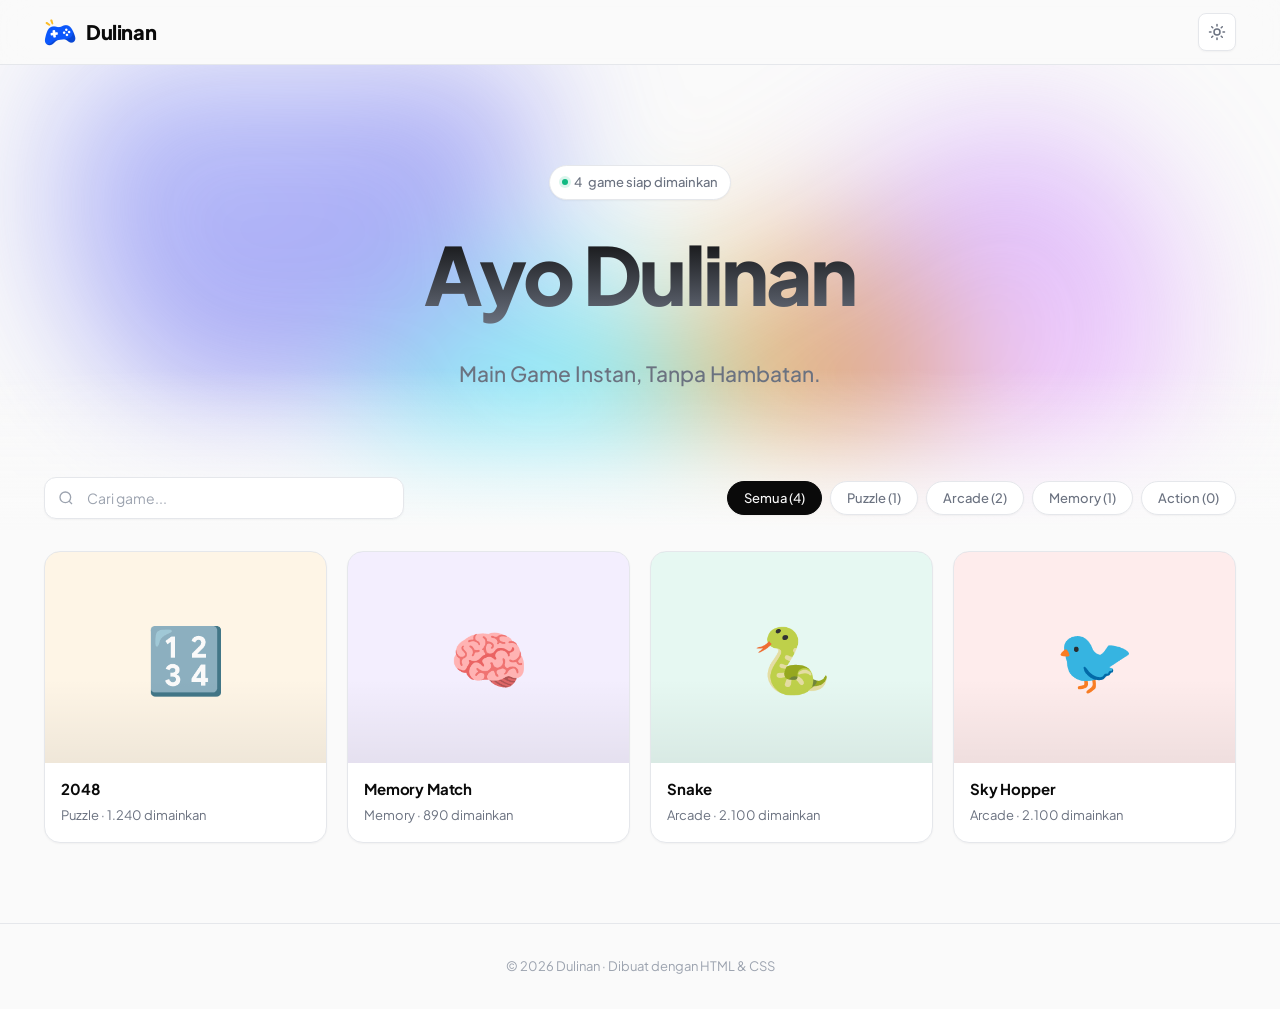
==== index.html @ e7eb6d75 "Update Konsep static web html" ====
<!DOCTYPE html>
<html lang="id">
<head>
    <meta charset="UTF-8">
    <meta name="viewport" content="width=device-width, initial-scale=1.0">
    <title>Dulinan — Kumpulan Game Gratis</title>
    <meta name="description" content="Mainkan game gratis langsung di browser. Tanpa download, tanpa registrasi.">
    <link rel="icon" type="image/png" href="assets/img/favicon.png">
    <link rel="apple-touch-icon" href="assets/img/logo.png">
    <script src="assets/js/theme-init.js"></script>
    <link rel="stylesheet" href="assets/css/style.css">
</head>
<body>

<header class="site-header">
    <div class="container header-inner">
        <a href="index.html" class="logo">
            <img src="assets/img/logo.png" alt="Dulinan" class="logo-img">
            <span>Dulinan</span>
        </a>

        <div class="header-actions">
            <button id="themeToggle" class="theme-btn" title="Ganti tema" aria-label="Ganti tema">
                <svg class="icon-sun" viewBox="0 0 24 24" fill="none" stroke="currentColor"
                     stroke-width="2" stroke-linecap="round" stroke-linejoin="round" width="18" height="18">
                    <circle cx="12" cy="12" r="4"></circle>
                    <path d="M12 2v2M12 20v2M4.93 4.93l1.41 1.41M17.66 17.66l1.41 1.41M2 12h2M20 12h2M6.34 17.66l-1.41 1.41M19.07 4.93l-1.41 1.41"></path>
                </svg>
                <svg class="icon-moon" viewBox="0 0 24 24" fill="none" stroke="currentColor"
                     stroke-width="2" stroke-linecap="round" stroke-linejoin="round" width="18" height="18">
                    <path d="M21 12.79A9 9 0 1 1 11.21 3 7 7 0 0 0 21 12.79z"></path>
                </svg>
            </button>
        </div>
    </div>
</header>

<main>
    <section class="hero">
        <div class="hero-animated-bg" aria-hidden="true">
            <span class="blob blob-1"></span>
            <span class="blob blob-2"></span>
            <span class="blob blob-3"></span>
            <span class="blob blob-4"></span>
        </div>

        <div class="hero-content container">
            <span class="hero-badge">
                <span class="dot"></span>
                <span id="gameCount">0</span> game siap dimainkan
            </span>
            <h1>Ayo Dulinan</h1>
            <p>Main Game Instan, Tanpa Hambatan.</p>
        </div>

        <div class="hero-fade" aria-hidden="true"></div>
    </section>

    <section class="container content-section">
        <div class="toolbar">
            <div class="search-box">
                <svg viewBox="0 0 24 24" fill="none" stroke="currentColor" stroke-width="2">
                    <circle cx="11" cy="11" r="8"/>
                    <path d="m21 21-4.3-4.3"/>
                </svg>
                <input type="text" id="searchInput" placeholder="Cari game..." autocomplete="off">
            </div>
            <div class="filter-chips" id="filterChips">
                <!-- diisi oleh JS -->
            </div>
        </div>

        <div class="game-grid" id="gameGrid">
            <!-- diisi oleh JS -->
        </div>

        <div class="empty-state" id="emptyState" style="display:none;">
            <h3>Tidak ditemukan</h3>
            <p>Coba kata kunci atau kategori lain.</p>
        </div>
    </section>
</main>

<footer class="site-footer">
    <div class="container">
        © <span id="year"></span> Dulinan · Dibuat dengan HTML &amp; CSS
    </div>
</footer>

<script>document.getElementById('year').textContent = new Date().getFullYear();</script>
<script src="assets/js/home.js"></script>
<script src="assets/js/app.js"></script>
</body>
</html>
---- assets/css/style.css ----
@import url('https://fonts.googleapis.com/css2?family=Plus+Jakarta+Sans:wght@400;500;600;700;800&display=swap');

*, *::before, *::after {
    box-sizing: border-box;
    margin: 0;
    padding: 0;
}

/* ============ Light Theme (default) ============ */
:root {
    --bg: #fafafa;
    --bg-elevated: #ffffff;
    --text: #0a0a0a;
    --text-secondary: #6b7280;
    --text-tertiary: #9ca3af;
    --border: #e5e7eb;
    --accent: #6366f1;
    --accent-hover: #4f46e5;
    --shadow-sm: 0 1px 2px rgba(0, 0, 0, 0.04);
    --shadow-md: 0 4px 12px rgba(0, 0, 0, 0.06);
    --shadow-lg: 0 12px 32px rgba(0, 0, 0, 0.08);
    --shadow-xl: 0 20px 48px rgba(0, 0, 0, 0.1);
    --radius-sm: 8px;
    --radius-md: 12px;
    --radius-lg: 16px;
    --radius-xl: 20px;
    --transition: 0.22s cubic-bezier(0.4, 0, 0.2, 1);
}

/* ============ Dark Theme ============ */
[data-theme="dark"] {
    --bg: #0a0a0a;
    --bg-elevated: #161616;
    --text: #f5f5f5;
    --text-secondary: #a3a3a3;
    --text-tertiary: #6b7280;
    --border: #262626;
    --accent: #818cf8;
    --accent-hover: #6366f1;
    --shadow-sm: 0 1px 2px rgba(0, 0, 0, 0.4);
    --shadow-md: 0 4px 12px rgba(0, 0, 0, 0.5);
    --shadow-lg: 0 12px 32px rgba(0, 0, 0, 0.6);
    --shadow-xl: 0 20px 48px rgba(0, 0, 0, 0.7);
}

html { scroll-behavior: smooth; }

body {
    font-family: 'Plus Jakarta Sans', -apple-system, BlinkMacSystemFont, sans-serif;
    background: var(--bg);
    color: var(--text);
    line-height: 1.6;
    -webkit-font-smoothing: antialiased;
    -moz-osx-font-smoothing: grayscale;
    overflow-x: hidden;
}

/* Smooth theme transitions */
body, .site-header, .game-card, .chip, .theme-btn,
.search-box input, .site-footer, .play-header, .back-btn,
.game-thumb, .empty-state {
    transition: background-color 0.3s ease, color 0.3s ease,
                border-color 0.3s ease, box-shadow 0.3s ease;
}

a { color: inherit; text-decoration: none; }
img { max-width: 100%; display: block; }
button { font-family: inherit; cursor: pointer; border: none; background: none; }
input { font-family: inherit; }

.container {
    max-width: 1240px;
    margin: 0 auto;
    padding: 0 24px;
}

/* ============ Header ============ */
.site-header {
    position: sticky;
    top: 0;
    z-index: 100;
    background: rgba(250, 250, 250, 0.85);
    backdrop-filter: saturate(180%) blur(16px);
    -webkit-backdrop-filter: saturate(180%) blur(16px);
    border-bottom: 1px solid var(--border);
}

[data-theme="dark"] .site-header {
    background: rgba(10, 10, 10, 0.85);
}

.header-inner {
    display: flex;
    align-items: center;
    justify-content: space-between;
    height: 64px;
}

.logo {
    display: flex;
    align-items: center;
    gap: 10px;
    font-weight: 800;
    font-size: 20px;
    letter-spacing: -0.02em;
}

.logo-img {
    width: 32px;
    height: 32px;
    border-radius: var(--radius-sm);
    object-fit: contain;
    display: block;
}

.header-actions {
    display: flex;
    align-items: center;
    gap: 8px;
}

/* ============ Theme Toggle Button ============ */
.theme-btn {
    width: 38px;
    height: 38px;
    border-radius: var(--radius-sm);
    display: grid;
    place-items: center;
    color: var(--text-secondary);
    background: var(--bg-elevated);
    border: 1px solid var(--border);
    transition: all var(--transition);
    box-shadow: var(--shadow-sm);
    position: relative;
    overflow: hidden;
}

.theme-btn:hover {
    color: var(--text);
    border-color: #d1d5db;
    transform: translateY(-1px);
}

[data-theme="dark"] .theme-btn:hover {
    border-color: #404040;
}

.theme-btn svg {
    position: absolute;
    transition: transform 0.4s cubic-bezier(0.4, 0, 0.2, 1),
                opacity 0.3s ease;
}

.theme-btn .icon-sun {
    opacity: 1;
    transform: rotate(0deg) scale(1);
}

.theme-btn .icon-moon {
    opacity: 0;
    transform: rotate(-90deg) scale(0.5);
}

[data-theme="dark"] .theme-btn .icon-sun {
    opacity: 0;
    transform: rotate(90deg) scale(0.5);
}

[data-theme="dark"] .theme-btn .icon-moon {
    opacity: 1;
    transform: rotate(0deg) scale(1);
}

/* ============ Hero ============ */
.hero {
    position: relative;
    width: 100%;
    padding: 100px 0 140px;
    text-align: center;
    overflow: hidden;
    isolation: isolate;
}

.hero-content {
    position: relative;
    z-index: 2;
    max-width: 720px;
    margin: 0 auto;
    padding: 0 24px;
}

/* Animated background */
.hero-animated-bg {
    position: absolute;
    inset: 0;
    z-index: 0;
    pointer-events: none;
    filter: blur(70px);
    opacity: 0.55;
    overflow: hidden;
}

[data-theme="dark"] .hero-animated-bg {
    opacity: 0.35;
    filter: blur(90px);
}

.blob {
    position: absolute;
    border-radius: 50%;
    will-change: transform;
    mix-blend-mode: screen;
}

[data-theme="light"] .blob,
:root:not([data-theme="dark"]) .blob {
    mix-blend-mode: multiply;
}

.blob-1 {
    width: 500px;
    height: 500px;
    background: radial-gradient(circle at 30% 30%, #818cf8, #6366f1 60%, transparent 70%);
    top: -120px;
    left: 5%;
    animation: blobFloat1 18s ease-in-out infinite;
}

.blob-2 {
    width: 440px;
    height: 440px;
    background: radial-gradient(circle at 70% 70%, #f0abfc, #c084fc 60%, transparent 70%);
    top: 40px;
    right: 8%;
    animation: blobFloat2 22s ease-in-out infinite;
}

.blob-3 {
    width: 360px;
    height: 360px;
    background: radial-gradient(circle at 50% 50%, #67e8f9, #22d3ee 60%, transparent 70%);
    bottom: -80px;
    left: 28%;
    animation: blobFloat3 20s ease-in-out infinite;
}

.blob-4 {
    width: 300px;
    height: 300px;
    background: radial-gradient(circle at 50% 50%, #fcd34d, #f59e0b 60%, transparent 70%);
    top: 35%;
    right: 25%;
    animation: blobFloat4 24s ease-in-out infinite;
}

@keyframes blobFloat1 {
    0%, 100% { transform: translate(0, 0) scale(1); }
    33% { transform: translate(70px, 50px) scale(1.1); }
    66% { transform: translate(-50px, 25px) scale(0.95); }
}

@keyframes blobFloat2 {
    0%, 100% { transform: translate(0, 0) scale(1); }
    33% { transform: translate(-60px, 60px) scale(1.08); }
    66% { transform: translate(35px, -40px) scale(0.92); }
}

@keyframes blobFloat3 {
    0%, 100% { transform: translate(0, 0) scale(1); }
    33% { transform: translate(50px, -60px) scale(1.12); }
    66% { transform: translate(-40px, 35px) scale(0.9); }
}

@keyframes blobFloat4 {
    0%, 100% { transform: translate(0, 0) scale(1); }
    33% { transform: translate(-70px, -40px) scale(1.06); }
    66% { transform: translate(60px, 50px) scale(0.94); }
}

/* Gradasi smooth ke konten di bawah */
.hero-fade {
    position: absolute;
    left: 0;
    right: 0;
    bottom: 0;
    height: 160px;
    z-index: 1;
    pointer-events: none;
    background: linear-gradient(
        to bottom,
        transparent 0%,
        rgba(250, 250, 250, 0.4) 40%,
        rgba(250, 250, 250, 0.75) 70%,
        var(--bg) 100%
    );
}

[data-theme="dark"] .hero-fade {
    background: linear-gradient(
        to bottom,
        transparent 0%,
        rgba(10, 10, 10, 0.4) 40%,
        rgba(10, 10, 10, 0.75) 70%,
        var(--bg) 100%
    );
}

/* Hero typography */
.hero-badge {
    display: inline-flex;
    align-items: center;
    gap: 6px;
    padding: 6px 12px;
    background: var(--bg-elevated);
    border: 1px solid var(--border);
    border-radius: 999px;
    font-size: 13px;
    font-weight: 500;
    color: var(--text-secondary);
    margin-bottom: 28px;
    box-shadow: var(--shadow-sm);
    backdrop-filter: blur(8px);
    -webkit-backdrop-filter: blur(8px);
    animation: heroFadeUp 0.7s 0.05s cubic-bezier(0.4, 0, 0.2, 1) both;
}

.hero-badge .dot {
    width: 6px;
    height: 6px;
    border-radius: 50%;
    background: #10b981;
    box-shadow: 0 0 0 3px rgba(16, 185, 129, 0.15);
    animation: pulseDot 2s ease-in-out infinite;
}

@keyframes pulseDot {
    0%, 100% { box-shadow: 0 0 0 3px rgba(16, 185, 129, 0.15); }
    50% { box-shadow: 0 0 0 6px rgba(16, 185, 129, 0.05); }
}

.hero h1 {
    font-size: clamp(44px, 7.5vw, 80px);
    font-weight: 800;
    letter-spacing: -0.035em;
    line-height: 1.15;
    margin: 0 0 32px;
    padding-bottom: 6px;
    background: linear-gradient(180deg, var(--text), var(--text-secondary));
    -webkit-background-clip: text;
    -webkit-text-fill-color: transparent;
    background-clip: text;
    animation: heroFadeUp 0.7s cubic-bezier(0.4, 0, 0.2, 1) both;
}

.hero p {
    font-size: clamp(17px, 2.2vw, 21px);
    color: var(--text-secondary);
    max-width: 560px;
    margin: 0 auto;
    font-weight: 500;
    line-height: 1.5;
    animation: heroFadeUp 0.7s 0.1s cubic-bezier(0.4, 0, 0.2, 1) both;
}

@keyframes heroFadeUp {
    from { opacity: 0; transform: translateY(16px); }
    to { opacity: 1; transform: translateY(0); }
}

/* Section konten di bawah hero */
.content-section {
    position: relative;
    z-index: 2;
    margin-top: -60px;
    padding-top: 0;
}

/* ============ Toolbar ============ */
.toolbar {
    display: flex;
    flex-wrap: wrap;
    gap: 12px;
    align-items: center;
    justify-content: space-between;
    margin-bottom: 32px;
    padding-top: 8px;
}

.search-box {
    position: relative;
    flex: 1;
    max-width: 360px;
    min-width: 220px;
}

.search-box input {
    width: 100%;
    padding: 11px 16px 11px 42px;
    border: 1px solid var(--border);
    border-radius: var(--radius-md);
    background: var(--bg-elevated);
    font-size: 14px;
    color: var(--text);
    outline: none;
    transition: all var(--transition);
    box-shadow: var(--shadow-sm);
}

.search-box input::placeholder { color: var(--text-tertiary); }

.search-box input:focus {
    border-color: var(--accent);
    box-shadow: 0 0 0 3px rgba(99, 102, 241, 0.12);
}

.search-box svg {
    position: absolute;
    left: 14px;
    top: 50%;
    transform: translateY(-50%);
    width: 16px;
    height: 16px;
    color: var(--text-tertiary);
    pointer-events: none;
}

.filter-chips {
    display: flex;
    flex-wrap: wrap;
    gap: 8px;
}

.chip {
    padding: 8px 16px;
    border-radius: 999px;
    font-size: 13px;
    font-weight: 500;
    color: var(--text-secondary);
    background: var(--bg-elevated);
    border: 1px solid var(--border);
    transition: all var(--transition);
    box-shadow: var(--shadow-sm);
}

.chip:hover {
    color: var(--text);
    border-color: #d1d5db;
    transform: translateY(-1px);
}

[data-theme="dark"] .chip:hover { border-color: #404040; }

.chip.active {
    background: var(--text);
    color: var(--bg);
    border-color: var(--text);
}

/* ============ Game Grid ============ */
.game-grid {
    display: grid;
    grid-template-columns: repeat(auto-fill, minmax(240px, 1fr));
    gap: 20px;
    padding-bottom: 80px;
}

.game-card {
    position: relative;
    background: var(--bg-elevated);
    border: 1px solid var(--border);
    border-radius: var(--radius-lg);
    overflow: hidden;
    transition: all var(--transition);
    box-shadow: var(--shadow-sm);
    cursor: pointer;
    opacity: 0;
    transform: translateY(12px);
    animation: fadeInUp 0.4s ease forwards;
}

.game-card:hover {
    transform: translateY(-4px);
    box-shadow: var(--shadow-lg);
    border-color: #d1d5db;
}

[data-theme="dark"] .game-card:hover { border-color: #404040; }

.game-thumb {
    aspect-ratio: 4 / 3;
    display: grid;
    place-items: center;
    font-size: 64px;
    position: relative;
    overflow: hidden;
}

.game-thumb::after {
    content: '';
    position: absolute;
    inset: 0;
    background: linear-gradient(180deg, transparent 60%, rgba(0, 0, 0, 0.06));
}

.game-thumb .icon {
    transition: transform var(--transition);
}

.game-card:hover .game-thumb .icon {
    transform: scale(1.12) rotate(-4deg);
}

.game-info {
    padding: 14px 16px 16px;
}

.game-name {
    font-size: 15px;
    font-weight: 700;
    letter-spacing: -0.01em;
    margin-bottom: 4px;
}

.game-meta {
    font-size: 13px;
    color: var(--text-secondary);
    display: flex;
    align-items: center;
    gap: 6px;
}

.play-badge {
    position: absolute;
    top: 12px;
    right: 12px;
    padding: 5px 10px;
    background: rgba(0, 0, 0, 0.55);
    backdrop-filter: blur(8px);
    color: white;
    font-size: 11px;
    font-weight: 600;
    border-radius: 999px;
    opacity: 0;
    transform: translateY(-4px);
    transition: all var(--transition);
    z-index: 2;
}

.game-card:hover .play-badge {
    opacity: 1;
    transform: translateY(0);
}

/* Empty state */
.empty-state {
    grid-column: 1 / -1;
    text-align: center;
    padding: 80px 20px;
    color: var(--text-secondary);
}

.empty-state h3 {
    font-size: 18px;
    font-weight: 600;
    color: var(--text);
    margin-bottom: 8px;
}

.empty-state code {
    background: var(--bg-elevated);
    padding: 2px 6px;
    border-radius: 4px;
    font-size: 13px;
}

/* ============ Footer ============ */
.site-footer {
    border-top: 1px solid var(--border);
    padding: 32px 0;
    text-align: center;
    color: var(--text-tertiary);
    font-size: 13px;
}

@keyframes fadeInUp {
    to { opacity: 1; transform: translateY(0); }
}

/* ============ Game Play Page ============ */
.play-page {
    min-height: 100vh;
    display: flex;
    flex-direction: column;
}

.play-header {
    display: flex;
    align-items: center;
    gap: 16px;
    padding: 16px 24px;
    border-bottom: 1px solid var(--border);
    background: var(--bg-elevated);
}

.back-btn {
    display: inline-flex;
    align-items: center;
    gap: 6px;
    padding: 8px 14px;
    border-radius: var(--radius-sm);
    font-size: 14px;
    font-weight: 500;
    color: var(--text-secondary);
    background: var(--bg);
    border: 1px solid var(--border);
    transition: all var(--transition);
}

.back-btn:hover {
    color: var(--text);
    border-color: #d1d5db;
}

[data-theme="dark"] .back-btn:hover { border-color: #404040; }

.play-title {
    font-size: 18px;
    font-weight: 700;
    letter-spacing: -0.01em;
}

.game-stage {
    flex: 1;
    display: grid;
    place-items: center;
    padding: 32px 24px;
}

/* ============ Game-specific dark adjustments ============ */
[data-theme="dark"] .g2048-board {
    box-shadow: var(--shadow-lg), 0 0 0 1px rgba(255, 255, 255, 0.05);
}

[data-theme="dark"] .tile:not([data-v]) {
    background: rgba(255, 255, 255, 0.08);
}

[data-theme="dark"] .card-front {
    background: #1e1e1e;
    border-color: var(--border);
}

[data-theme="dark"] .card.matched .card-front {
    background: #0f2a1a;
    border-color: #1a4028;
}

/* ============ Responsive ============ */
@media (max-width: 640px) {
    .hero { padding: 64px 0 110px; }
    .hero-content { padding: 0 20px; }
    .hero h1 { margin-bottom: 24px; }
    .blob-1 { width: 320px; height: 320px; }
    .blob-2 { width: 280px; height: 280px; }
    .blob-3 { width: 240px; height: 240px; }
    .blob-4 { width: 200px; height: 200px; }
    .hero-animated-bg { filter: blur(50px); }
    .hero-fade { height: 120px; }
    .content-section { margin-top: -40px; }

    .game-grid { grid-template-columns: repeat(auto-fill, minmax(160px, 1fr)); gap: 14px; }
    .game-thumb { font-size: 44px; }
    .game-name { font-size: 14px; }
    .toolbar { flex-direction: column; align-items: stretch; }
    .search-box { max-width: 100%; }
}

/* ============ Accessibility ============ */
@media (prefers-reduced-motion: reduce) {
    .blob { animation: none !important; }
    .hero h1, .hero p, .hero-badge { animation: none; }
    .hero-badge .dot { animation: none; }
    * { transition-duration: 0.01ms !important; }
}
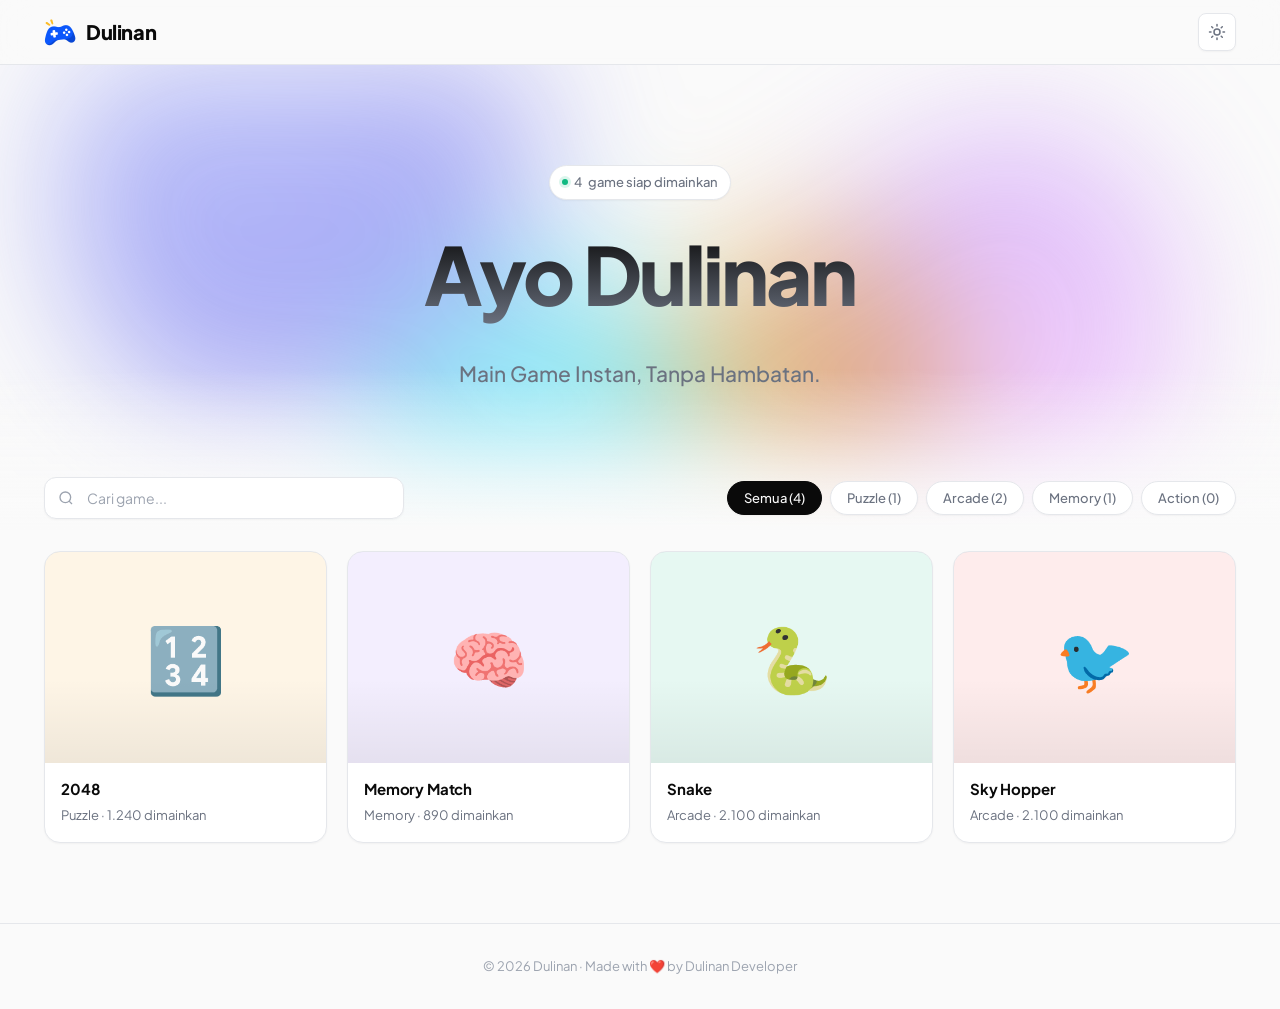
==== commit a9e73531: "Perbaikan game snake" ====
--- a/index.html
+++ b/index.html
@@ -83,7 +83,7 @@
 
 <footer class="site-footer">
     <div class="container">
-        © <span id="year"></span> Dulinan · Dibuat dengan HTML &amp; CSS
+        © <span id="year"></span> Dulinan · Made with ❤️ by <a href=" https://github.com/itsdimassaputra" target="_blank" rel="noopener">Dulinan Developer</a>
     </div>
 </footer>
 
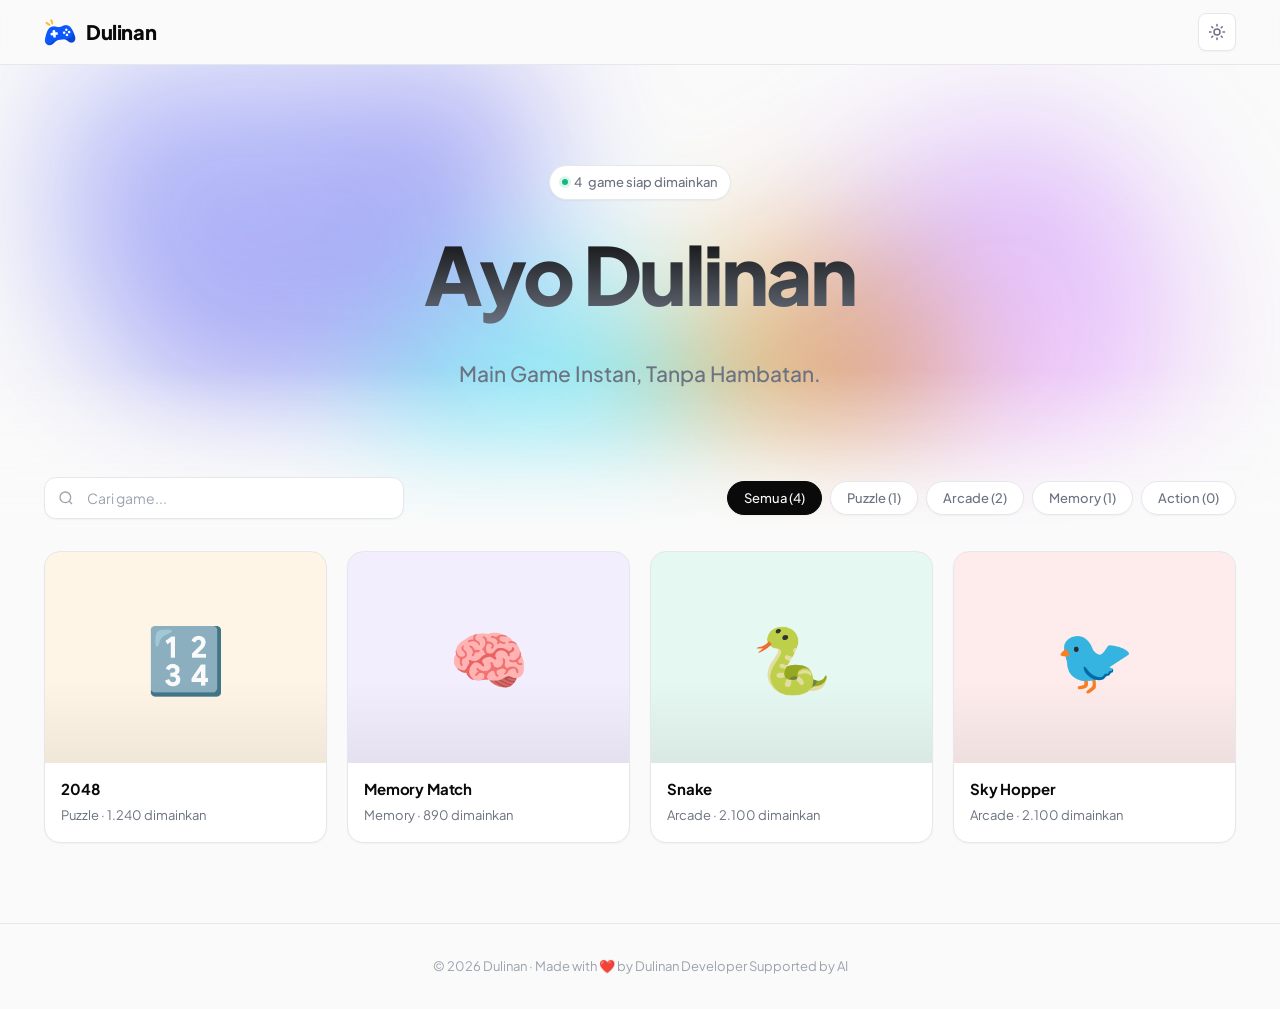
==== commit 8c6e1fde: "Perbaikan footer" ====
--- a/index.html
+++ b/index.html
@@ -83,7 +83,7 @@
 
 <footer class="site-footer">
     <div class="container">
-        © <span id="year"></span> Dulinan · Made with ❤️ by <a href=" https://github.com/itsdimassaputra" target="_blank" rel="noopener">Dulinan Developer</a>
+        © <span id="year"></span> Dulinan · Made with ❤️ by <a href=" https://github.com/itsdimassaputra" target="_blank" rel="noopener">Dulinan Developer</a> Supported by AI
     </div>
 </footer>
 
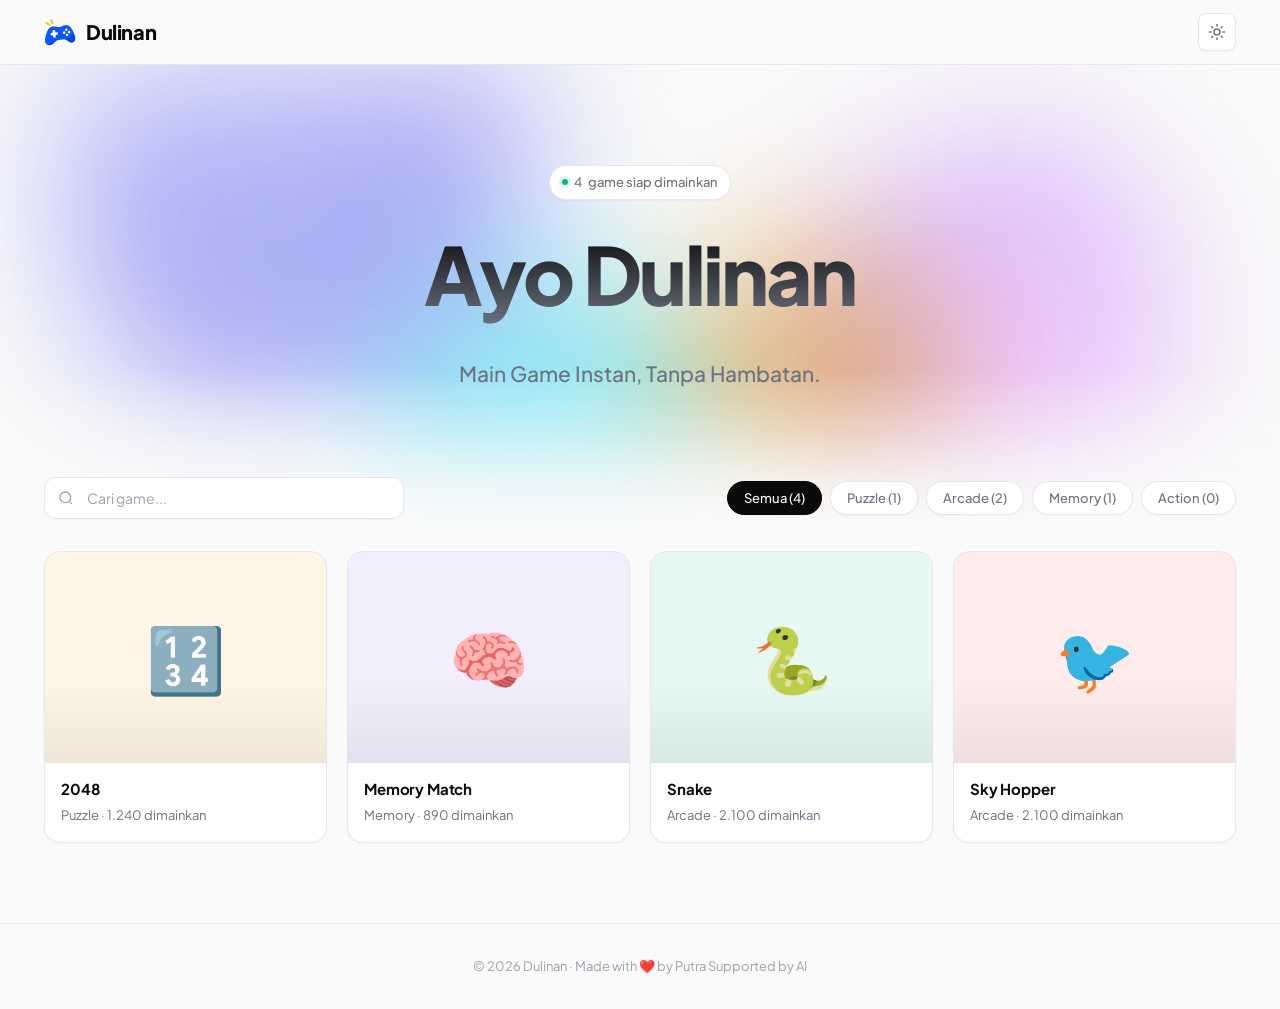
==== commit 38df0ee6: "Perbaikan footer" ====
--- a/index.html
+++ b/index.html
@@ -83,7 +83,7 @@
 
 <footer class="site-footer">
     <div class="container">
-        © <span id="year"></span> Dulinan · Made with ❤️ by <a href=" https://github.com/itsdimassaputra" target="_blank" rel="noopener">Dulinan Developer</a> Supported by AI
+        © <span id="year"></span> Dulinan · Made with ❤️ by <a href=" https://github.com/itsdimassaputra" target="_blank" rel="noopener">Putra</a> Supported by AI
     </div>
 </footer>
 
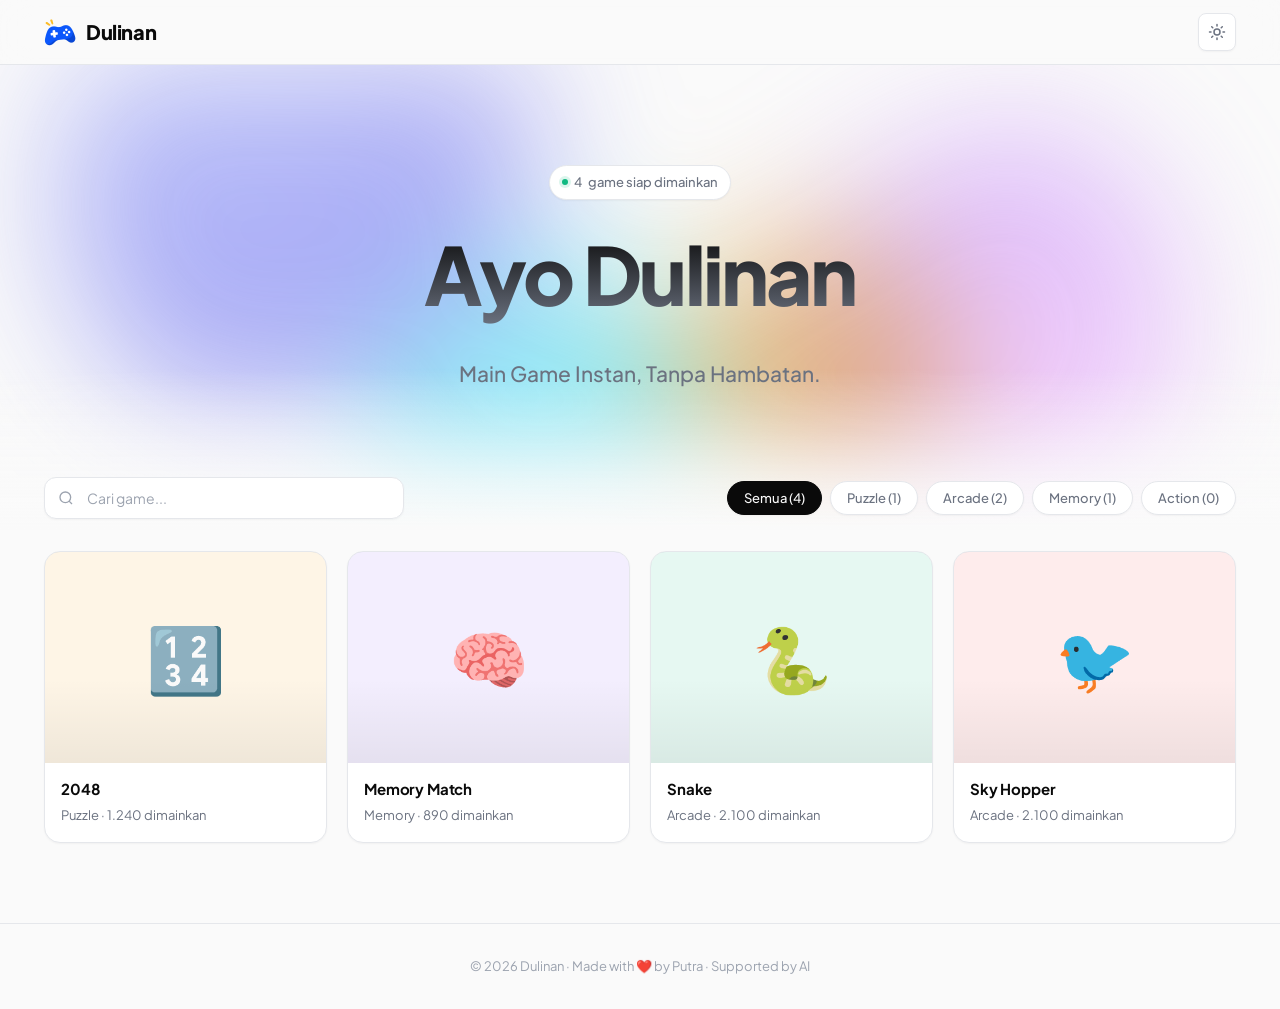
==== commit 4672a8e0: "Perbaikan footer" ====
--- a/index.html
+++ b/index.html
@@ -83,7 +83,7 @@
 
 <footer class="site-footer">
     <div class="container">
-        © <span id="year"></span> Dulinan · Made with ❤️ by <a href=" https://github.com/itsdimassaputra" target="_blank" rel="noopener">Putra</a> Supported by AI
+        © <span id="year"></span> Dulinan · Made with ❤️ by <a href=" https://github.com/itsdimassaputra" target="_blank" rel="noopener">Putra</a> · Supported by AI
     </div>
 </footer>
 
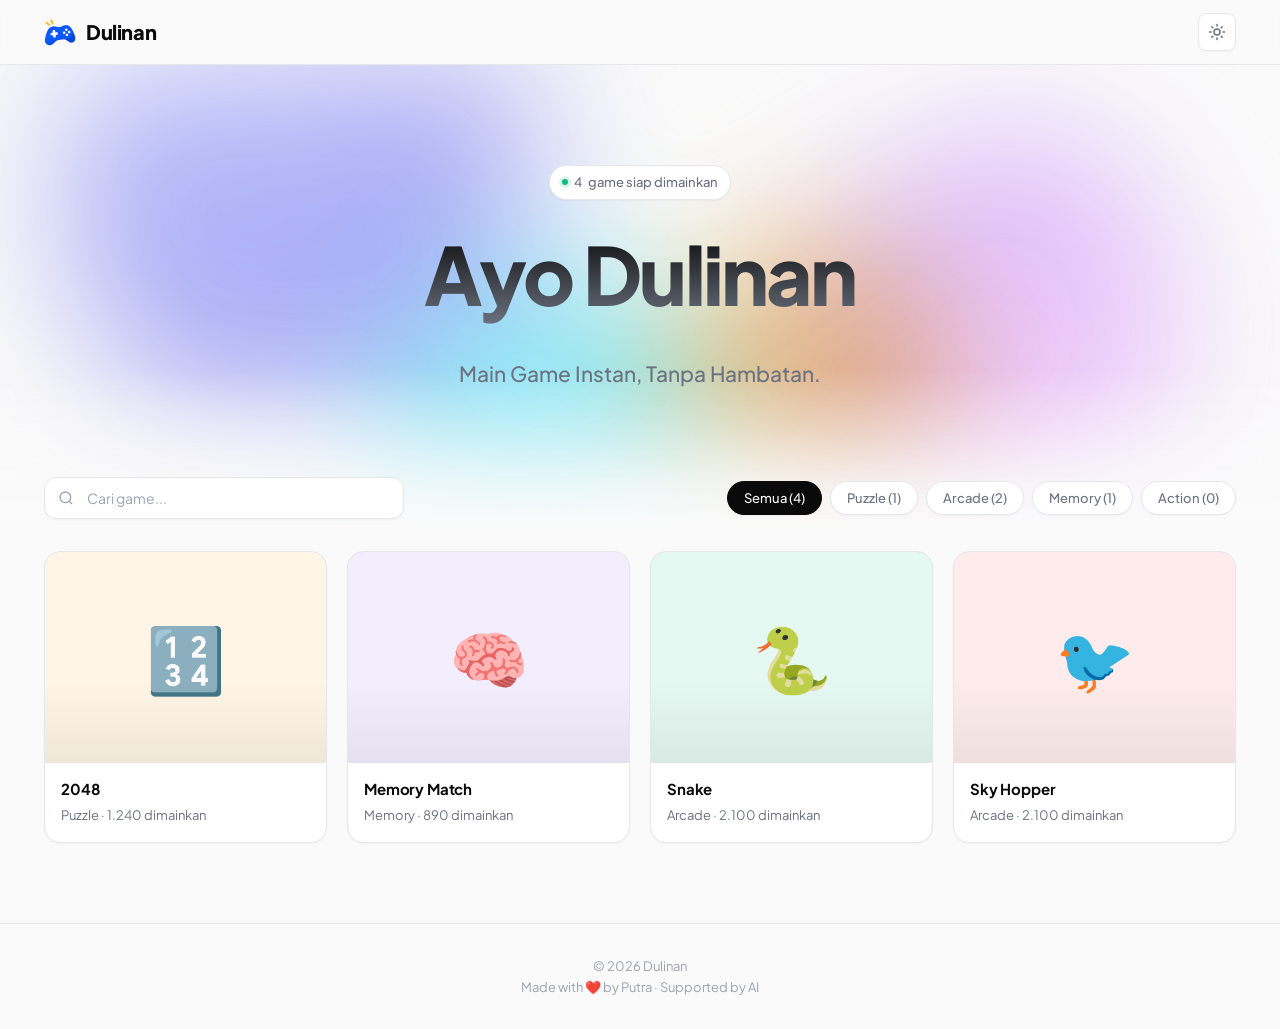
==== commit c23d8f3b: "Perbaikan footer" ====
--- a/index.html
+++ b/index.html
@@ -83,7 +83,7 @@
 
 <footer class="site-footer">
     <div class="container">
-        © <span id="year"></span> Dulinan · Made with ❤️ by <a href=" https://github.com/itsdimassaputra" target="_blank" rel="noopener">Putra</a> · Supported by AI
+        © <span id="year"></span> Dulinan <br> Made with ❤️ by <a href=" https://github.com/itsdimassaputra" target="_blank" rel="noopener">Putra</a> · Supported by AI
     </div>
 </footer>
 
